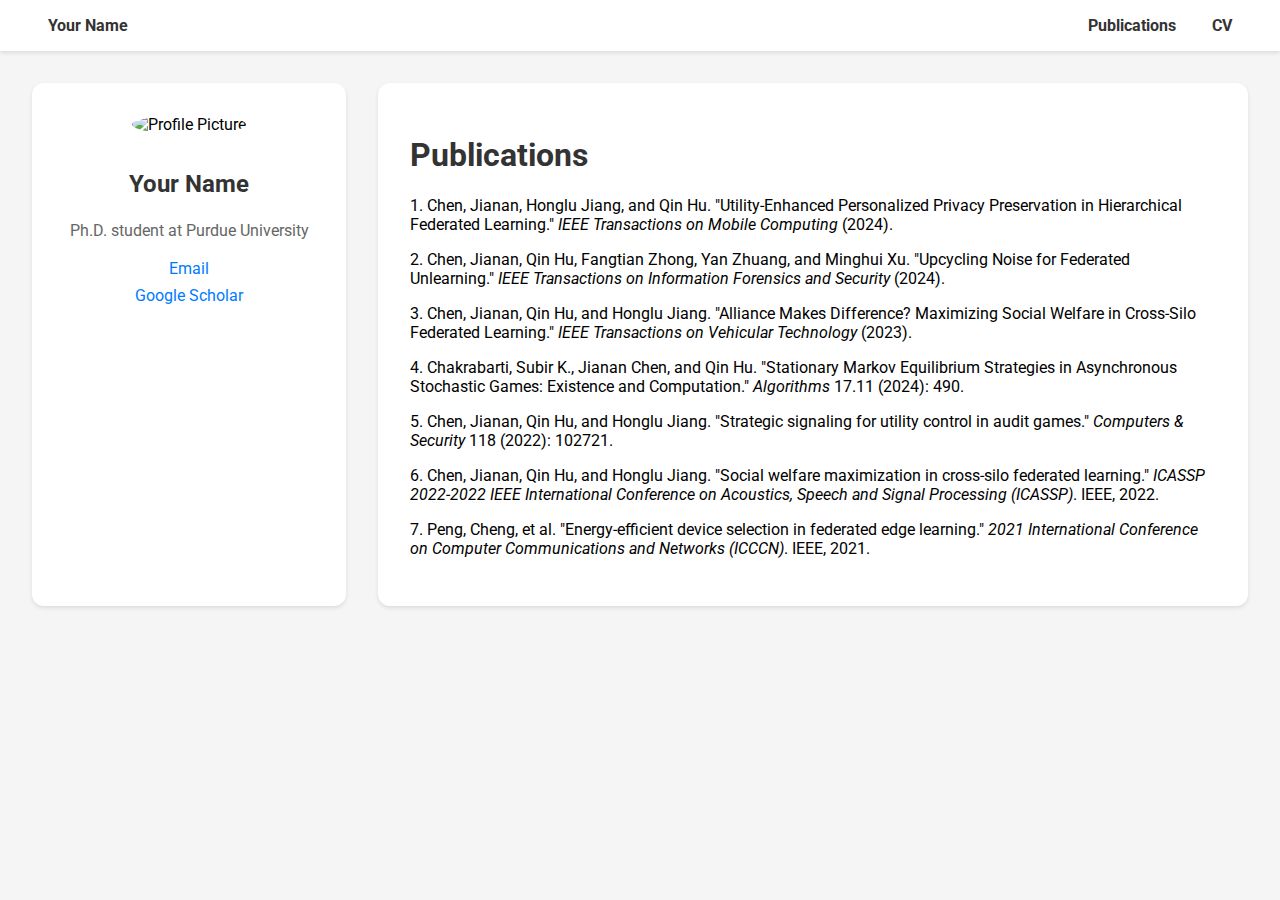
==== publications.html @ 34a5b58d "Create publications.html" ====
<!DOCTYPE html>
<html lang="en">

<head>
    <meta charset="UTF-8">
    <meta name="viewport" content="width=device-width, initial-scale=1.0">
    <title>Publications - Your Name</title>
    <link href="https://fonts.googleapis.com/css2?family=Roboto:wght@400;700&display=swap" rel="stylesheet">
    <style>
        body {
            font-family: 'Roboto', sans-serif;
            margin: 0;
            padding: 0;
            background-color: #f5f5f5;
        }

        .navbar {
            display: flex;
            justify-content: space-between;
            align-items: center;
            background-color: #ffffff;
            padding: 1rem 2rem;
            box-shadow: 0 2px 4px rgba(0, 0, 0, 0.1);
        }

        .navbar a {
            text-decoration: none;
            color: #333;
            margin: 0 1rem;
            font-weight: bold;
        }

        .container {
            display: flex;
            padding: 2rem;
        }

        .sidebar {
            width: 250px;
            padding: 2rem;
            background-color: #ffffff;
            border-radius: 12px;
            box-shadow: 0 2px 4px rgba(0, 0, 0, 0.1);
            margin-right: 2rem;
            text-align: center;
        }

        .content {
            flex: 1;
            padding: 2rem;
            background-color: #ffffff;
            border-radius: 12px;
            box-shadow: 0 2px 4px rgba(0, 0, 0, 0.1);
        }

        .profile-pic {
            border-radius: 50%;
            width: 150px;
            height: 150px;
            object-fit: cover;
            margin-bottom: 1rem;
        }

        h1,
        h2,
        h3 {
            color: #333;
        }

        p {
            color: #666;
            line-height: 1.6;
        }

        .contact-info a {
            display: block;
            margin: 0.5rem 0;
            color: #007BFF;
            text-decoration: none;
        }

        .contact-info a:hover {
            text-decoration: underline;
        }

        .publication-list {
            list-style-type: none;
            padding: 0;
        }

        .publication-list li {
            margin-bottom: 1rem;
        }
    </style>
</head>

<body>
    <div class="navbar">
        <div><a href="index.html">Your Name</a></div>
        <div>
            <a href="publications.html">Publications</a>
            <a href="cv.pdf" target="_blank">CV</a>
        </div>
    </div>

    <div class="container">
        <div class="sidebar">
            <img src="profile.jpg" alt="Profile Picture" class="profile-pic">
            <h2>Your Name</h2>
            <p>Ph.D. student at Purdue University</p>
            <div class="contact-info">
                <a href="mailto:your.email@example.com">Email</a>
                <a href="https://scholar.google.com" target="_blank">Google Scholar</a>
            </div>
        </div>

        <div class="content">
            <h1>Publications</h1>
            <ul class="publication-list">
                <li>
                    1. Chen, Jianan, Honglu Jiang, and Qin Hu. "Utility-Enhanced Personalized Privacy Preservation in Hierarchical Federated Learning." <i>IEEE Transactions on Mobile Computing</i> (2024).
                </li>
                <li>
                    2. Chen, Jianan, Qin Hu, Fangtian Zhong, Yan Zhuang, and Minghui Xu. "Upcycling Noise for Federated Unlearning." <i>IEEE Transactions on Information Forensics and Security</i> (2024).
                </li>
                <li>
                    3. Chen, Jianan, Qin Hu, and Honglu Jiang. "Alliance Makes Difference? Maximizing Social Welfare in Cross-Silo Federated Learning." <i>IEEE Transactions on Vehicular Technology</i> (2023).
                </li>
                <li>
                    4. Chakrabarti, Subir K., Jianan Chen, and Qin Hu. "Stationary Markov Equilibrium Strategies in Asynchronous Stochastic Games: Existence and Computation." <i>Algorithms</i> 17.11 (2024): 490.
                </li>
                <li>
                    5. Chen, Jianan, Qin Hu, and Honglu Jiang. "Strategic signaling for utility control in audit games." <i>Computers & Security</i> 118 (2022): 102721.
                </li>
                <li>
                    6. Chen, Jianan, Qin Hu, and Honglu Jiang. "Social welfare maximization in cross-silo federated learning." <i>ICASSP 2022-2022 IEEE International Conference on Acoustics, Speech and Signal Processing (ICASSP)</i>. IEEE, 2022.
                </li>
                <li>
                    7. Peng, Cheng, et al. "Energy-efficient device selection in federated edge learning." <i>2021 International Conference on Computer Communications and Networks (ICCCN)</i>. IEEE, 2021.
                </li>
            </ul>
        </div>
    </div>
</body>

</html>
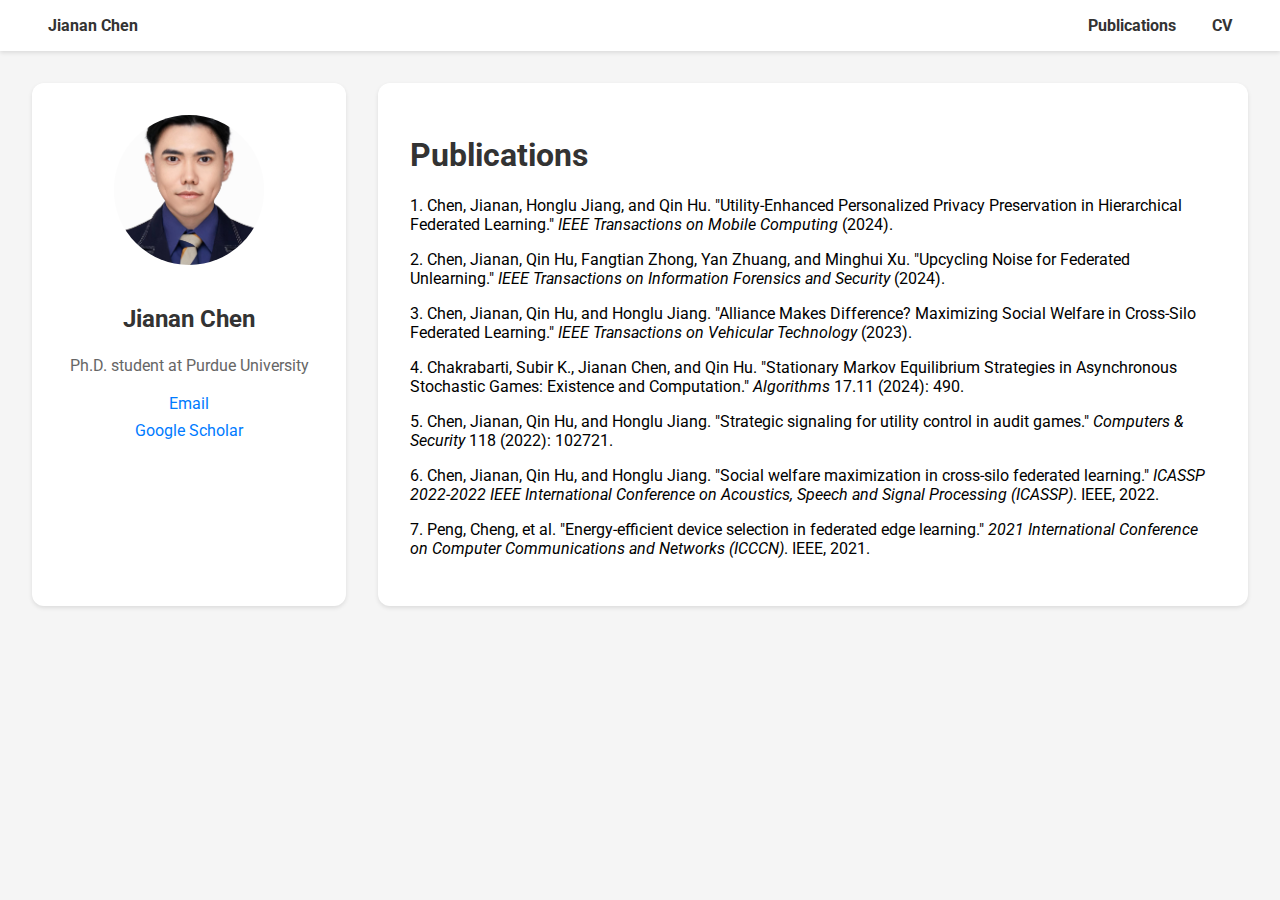
==== commit 9b3a273c: "Update publications.html" ====
--- a/publications.html
+++ b/publications.html
@@ -4,7 +4,7 @@
 <head>
     <meta charset="UTF-8">
     <meta name="viewport" content="width=device-width, initial-scale=1.0">
-    <title>Publications - Your Name</title>
+    <title>Publications - Jianan Chen</title>
     <link href="https://fonts.googleapis.com/css2?family=Roboto:wght@400;700&display=swap" rel="stylesheet">
     <style>
         body {
@@ -96,7 +96,7 @@
 
 <body>
     <div class="navbar">
-        <div><a href="index.html">Your Name</a></div>
+        <div><a href="index.html">Jianan Chen</a></div>
         <div>
             <a href="publications.html">Publications</a>
             <a href="cv.pdf" target="_blank">CV</a>
@@ -105,8 +105,8 @@
 
     <div class="container">
         <div class="sidebar">
-            <img src="profile.jpg" alt="Profile Picture" class="profile-pic">
-            <h2>Your Name</h2>
+            <img src="Profile.jpg" alt="Profile Picture" class="profile-pic">
+            <h2>Jianan Chen</h2>
             <p>Ph.D. student at Purdue University</p>
             <div class="contact-info">
                 <a href="mailto:your.email@example.com">Email</a>
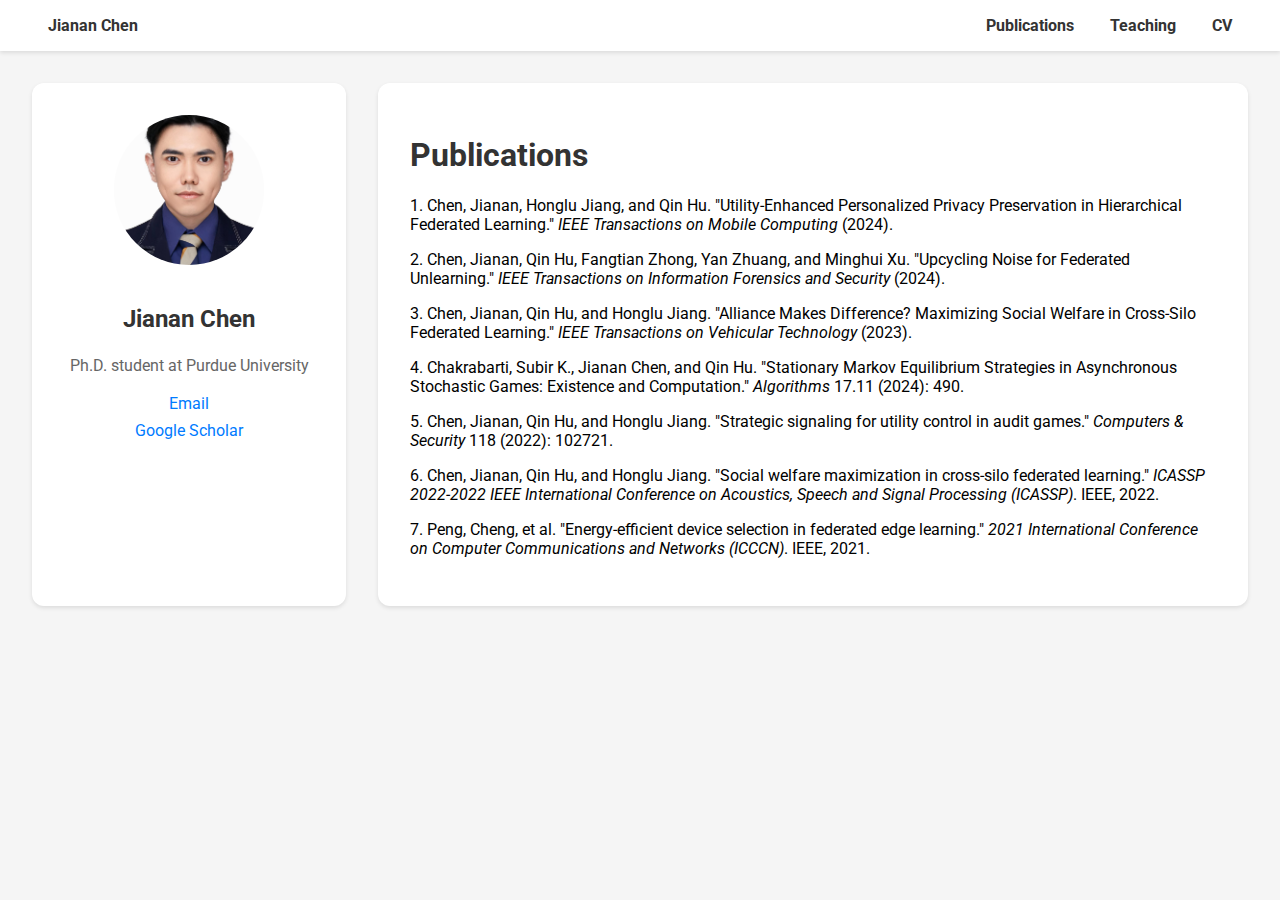
==== commit 67f64410: "Update publications.html" ====
--- a/publications.html
+++ b/publications.html
@@ -99,6 +99,7 @@
         <div><a href="index.html">Jianan Chen</a></div>
         <div>
             <a href="publications.html">Publications</a>
+            <a href="teaching.html">Teaching</a>
             <a href="cv.pdf" target="_blank">CV</a>
         </div>
     </div>
